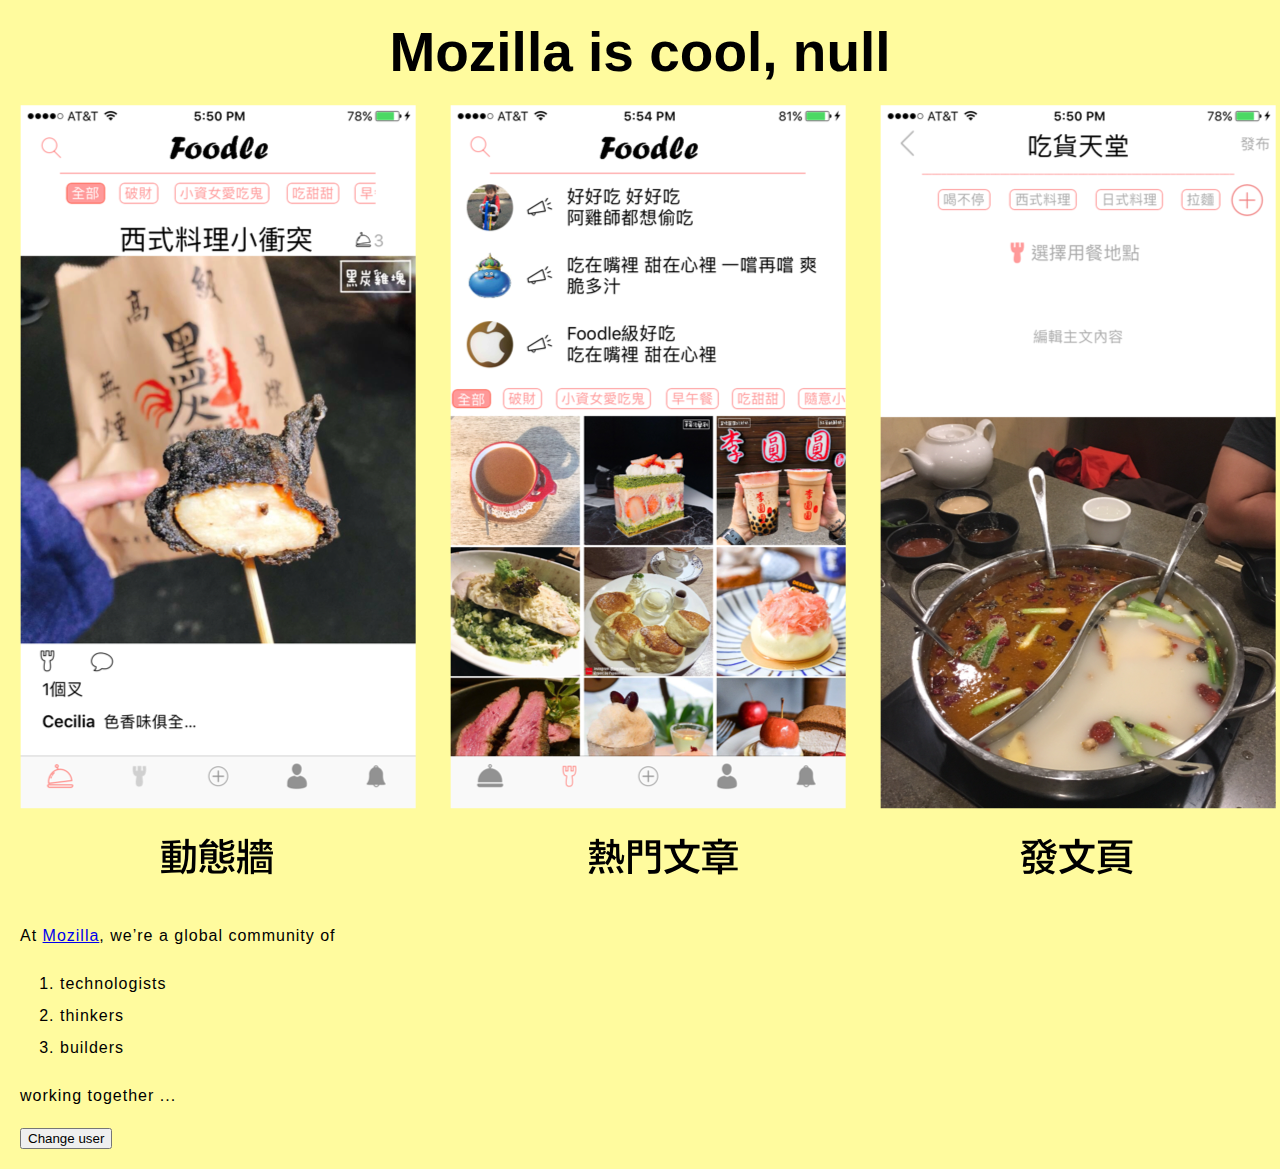
==== index.html @ 24373a62 "Create repository." ====
<!DOCTYPE html>
<html>
  <head>
      <meta charset="utf-8">
      <title>FOODLE Intro</title>
      <link href="styles/style.css" rel="stylesheet" type="text/css">
  </head>
  <body>
      <h1>Foodle 記食開始！</h1>
      
      <img src="images/foodlePrint.png" alt="Foodle brief">
      <p>At <a href="https://www.mozilla.org/zh-TW/about/manifesto/">Mozilla</a>, we’re a global community of</p>
      <ol> 
          <li>technologists</li>
          <li>thinkers</li>
          <li>builders</li>
      </ol>
      <p>working together ... </p>
      
      <button>Change user</button>
      <script src="scripts/main.js"></script>
  </body>
</html>
---- styles/style.css ----
html {
    font-family: 'Lato', sans-serif;
    background-color: #FFFB9E;

}

h1 {
    font-size: 55px;
    text-align: center;
    margin: 0;
    padding: 20px 0;
}

p, li {
  font-size: 16px;    
  line-height: 2;
  letter-spacing: 1px;
}

body {
/*  width: 600px;*/
  margin: 0 auto;
/*  background-color: #FF9500;*/
  padding: 0 20px 20px 20px;
/*  border: 5px solid black;*/
}

img {
  display: block;
  margin: 0 auto;
}
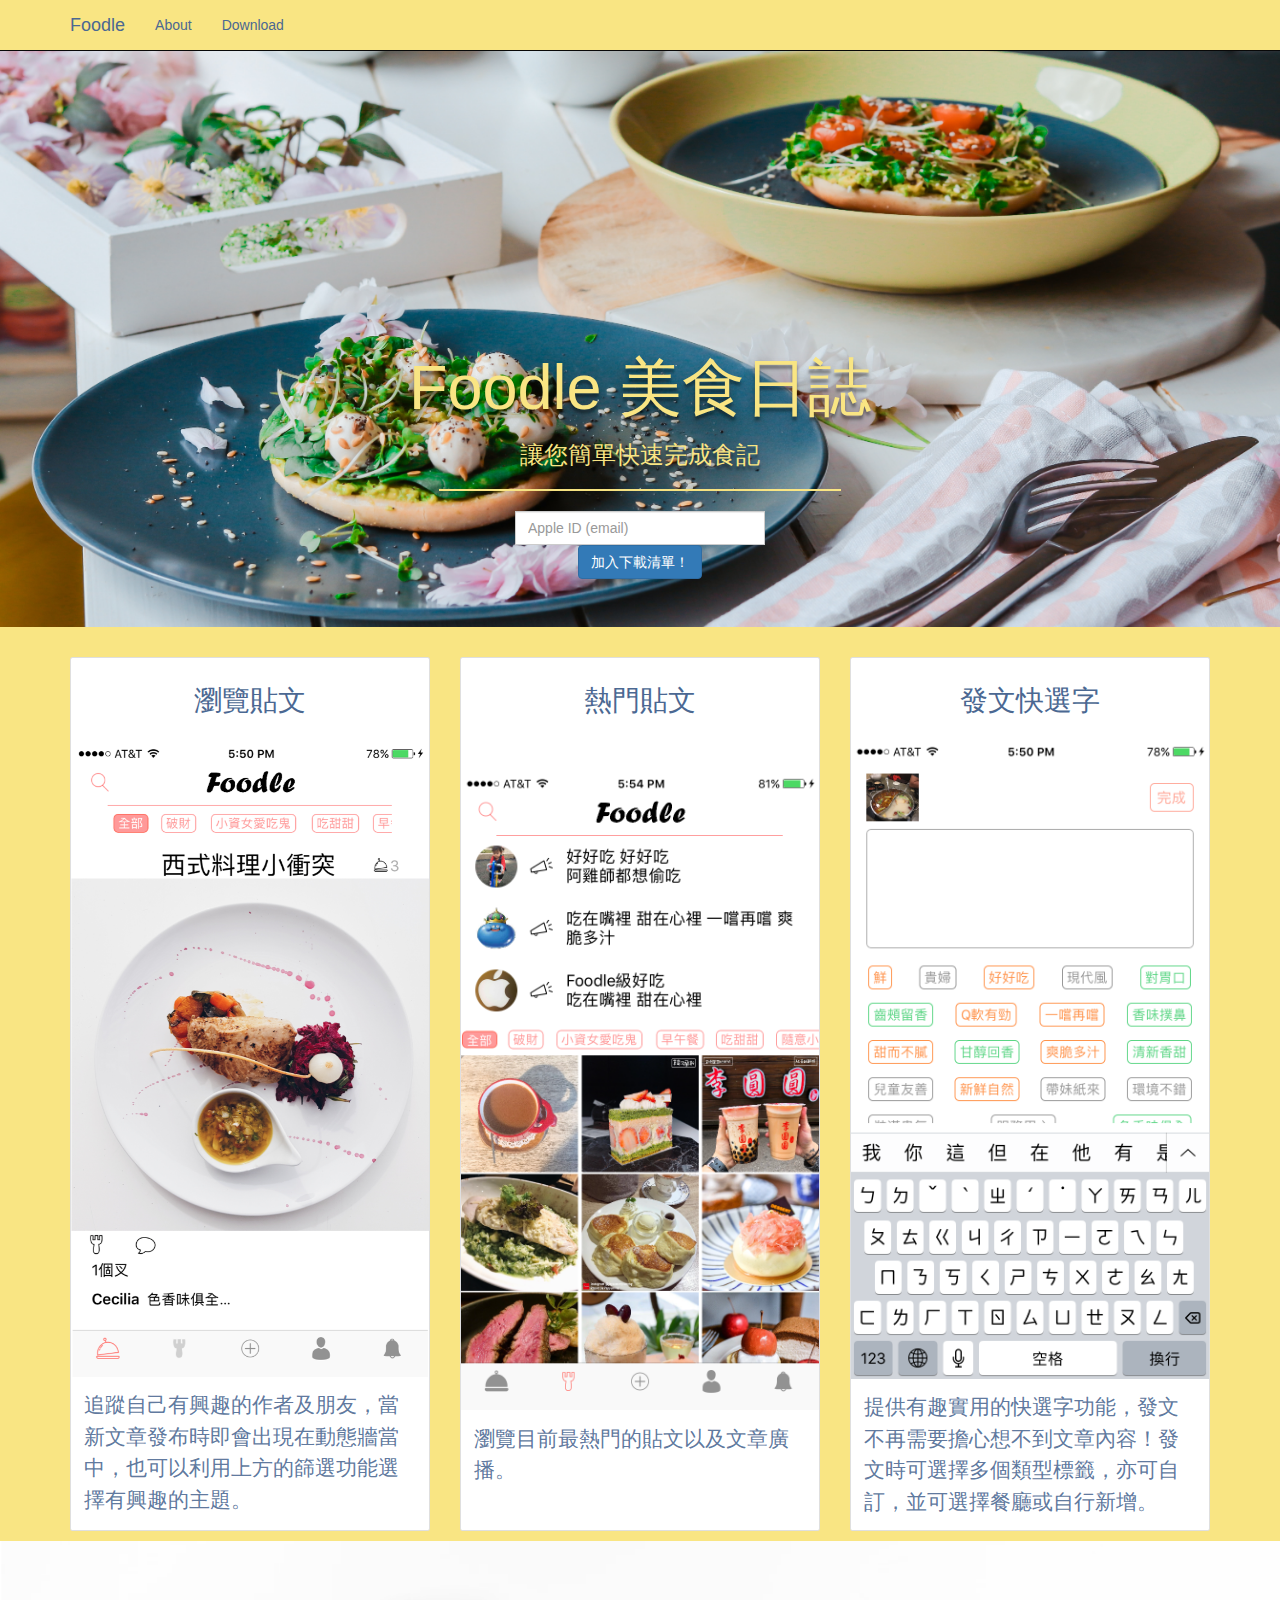
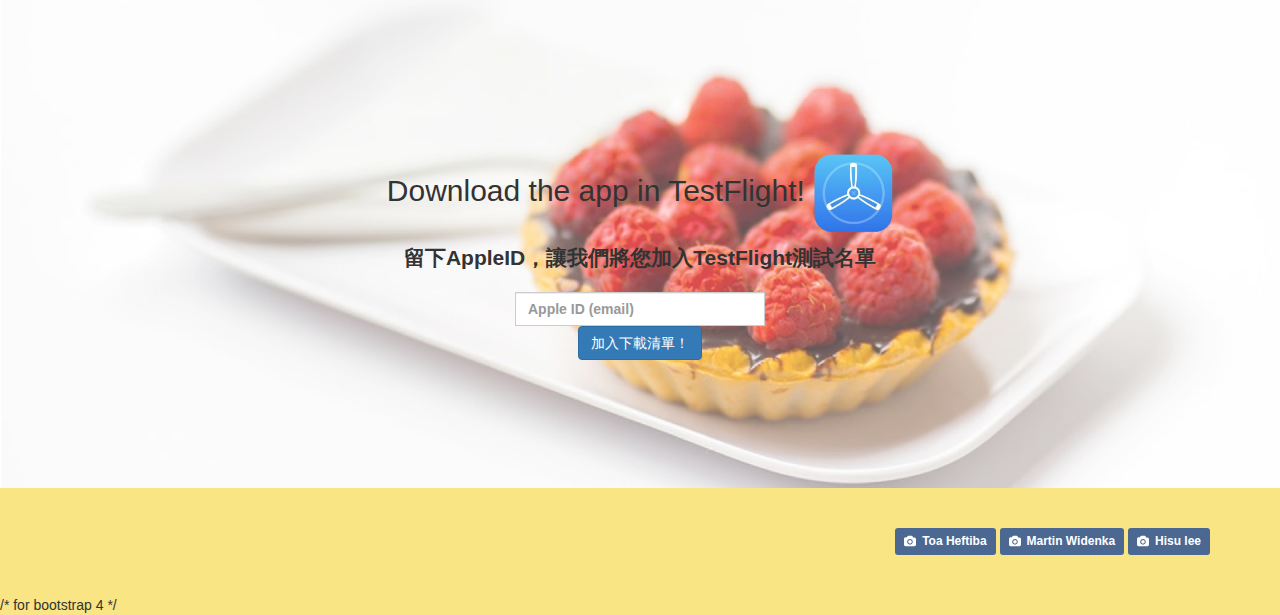
==== commit 53d165b7: "Finished." ====
--- a/index.html
+++ b/index.html
@@ -1,23 +1,155 @@
-<!DOCTYPE html>
+<!doctype html>
 <html>
-  <head>
-      <meta charset="utf-8">
-      <title>FOODLE Intro</title>
-      <link href="styles/style.css" rel="stylesheet" type="text/css">
-  </head>
-  <body>
-      <h1>Foodle 記食開始！</h1>
-      
-      <img src="images/foodlePrint.png" alt="Foodle brief">
-      <p>At <a href="https://www.mozilla.org/zh-TW/about/manifesto/">Mozilla</a>, we’re a global community of</p>
-      <ol> 
-          <li>technologists</li>
-          <li>thinkers</li>
-          <li>builders</li>
-      </ol>
-      <p>working together ... </p>
-      
-      <button>Change user</button>
-      <script src="scripts/main.js"></script>
-  </body>
+    <head>
+        <meta name="viewport" content="width=device-width, initial-scale=1">
+        <title>Foodle</title>
+
+        <meta charset="utf-8" />
+        
+        <link rel="stylesheet" type="text/css" href="styles/bootstrap.min.css">
+        <link rel="stylesheet" type="text/css" href="styles/style.css">
+        <link href="https://use.fontawesome.com/releases/v5.0.8/css/all.css" rel="stylesheet">
+        
+        <style type="text/css"></style>
+        <script src="scripts/script.js"></script>
+
+    </head>
+
+    <body data-spy="scroll" data-target="#navbar">
+        <nav class="navbar navbar-inverse navbar-fixed-top" id="navbar">
+            <div class="container">
+                <div class="navbar-header">
+                    <button type="button" class="navbar-toggle collapsed" data-toggle="collapse" data-target="#menuOptions" aria-expanded="false">
+                        <span class="sr-only">Toggle navigation</span>
+                        <span class="icon-bar"></span>
+                        <span class="icon-bar"></span>
+                        <span class="icon-bar"></span>
+                    </button>
+                    <a class="navbar-brand" href="#foodle">Foodle</a>
+                </div>
+                <div class="collapse navbar-collapse" id="menuOptions">
+                    <ul class="nav navbar-nav">
+                        <li><a href="#about">About</a></li>
+                        <li><a href="#download">Download</a></li>
+                    </ul>                   
+                </div>
+            </div>
+        </nav>
+        
+        <div class="jumbotron" id="foodle">
+            <div class="container">
+                <div id="center">
+                    <div class="col-lg-12">
+                        <h1>Foodle <span>美食日誌</span> </h1>
+                        <h3>讓您簡單快速完成食記</h3>
+                        <hr>
+                    </div>
+                </div>
+            </div>
+        
+            <div class="container">
+                <form class="form-inline" id="inputAppleID">
+                  <div class="form-group">
+                      <label class="sr-only" for="appleID">Apple ID</label>
+                      <div class="input-group", id="inputAppleID">
+                          <input type="email" class="form-control" id="appleID" placeholder="Apple ID (email)">
+                      </div>
+                    </div>
+                    <div>
+                        <button type="submit" class="btn btn-primary">加入下載清單！</button>
+                    </div>
+                </form>
+            </div>
+        </div>
+        
+<!--
+        <div class="container", id="content">
+            <div class="row">
+                <div class="col-sm-6 col-md-4"> 
+                    <img src="images/foodle1.png" class="img-responsive foodleImages" alt="Responsive image">
+                    // picture cite
+                    <a style="background-color:black;color:white;text-decoration:none;padding:4px 6px;font-family:-apple-system, BlinkMacSystemFont, &quot;San Francisco&quot;, &quot;Helvetica Neue&quot;, Helvetica, Ubuntu, Roboto, Noto, &quot;Segoe UI&quot;, Arial, sans-serif;font-size:12px;font-weight:bold;line-height:1.2;display:inline-block;border-radius:3px;" href="https://unsplash.com/@widenka?utm_medium=referral&amp;utm_campaign=photographer-credit&amp;utm_content=creditBadge" target="_blank" rel="noopener noreferrer" title="Download free do whatever you want high-resolution photos from Martin Widenka"><span style="display:inline-block;padding:2px 3px;"><svg xmlns="http://www.w3.org/2000/svg" style="height:12px;width:auto;position:relative;vertical-align:middle;top:-1px;fill:white;" viewBox="0 0 32 32"><title>unsplash-logo</title><path d="M20.8 18.1c0 2.7-2.2 4.8-4.8 4.8s-4.8-2.1-4.8-4.8c0-2.7 2.2-4.8 4.8-4.8 2.7.1 4.8 2.2 4.8 4.8zm11.2-7.4v14.9c0 2.3-1.9 4.3-4.3 4.3h-23.4c-2.4 0-4.3-1.9-4.3-4.3v-15c0-2.3 1.9-4.3 4.3-4.3h3.7l.8-2.3c.4-1.1 1.7-2 2.9-2h8.6c1.2 0 2.5.9 2.9 2l.8 2.4h3.7c2.4 0 4.3 1.9 4.3 4.3zm-8.6 7.5c0-4.1-3.3-7.5-7.5-7.5-4.1 0-7.5 3.4-7.5 7.5s3.3 7.5 7.5 7.5c4.2-.1 7.5-3.4 7.5-7.5z"></path></svg></span><span style="display:inline-block;padding:2px 3px;">Martin Widenka</span></a>
+                </div>
+                <div class="col-sm-6 col-md-4"> .col-md-4</div>
+                <div class="col-sm-6 col-md-4"> .col-md-4</div>
+            </div>
+        </div>
+-->
+
+<!-- card -->
+        <div id="about"></div>
+        <div class="container">
+            <div class="card-deck">
+                <div class="card">
+                    <div class="card-body">
+                        <h5 class="card-title">瀏覽貼文</h5>
+                    </div>
+                    <img class="card-img-top" src="images/foodle1.png" alt="Card image cap">
+                    <div class="card-body">
+                        <p class="card-text">追蹤自己有興趣的作者及朋友，當新文章發布時即會出現在動態牆當中，也可以利用上方的篩選功能選擇有興趣的主題。</p>
+                        
+                    </div>
+                </div>
+                <div class="card">
+                    <div class="card-body">
+                        <h5 class="card-title">熱門貼文</h5>
+                    </div>
+                    <img class="card-img-top" src="images/foodle2.png" alt="Card image cap">
+                    <div class="card-body">
+                        <p class="card-text">瀏覽目前最熱門的貼文以及文章廣播。</p>
+                    </div>
+                </div>
+                <div class="card">
+                    <div class="card-body">
+                        <h5 class="card-title">發文快選字</h5>
+                    </div>
+                    <img class="card-img-top" src="images/foodle4.png" alt="Card image cap">
+                    <div class="card-body">
+                        <p class="card-text">提供有趣實用的快選字功能，發文不再需要擔心想不到文章內容！發文時可選擇多個類型標籤，亦可自訂，並可選擇餐廳或自行新增。</p>
+                    </div>
+                </div>
+            </div>
+        </div>
+
+<!-- card -->        
+        <div id="download">
+            <div class="row">
+                <h2>Download the app in TestFlight! <span><img id="testFlightIcon" src="images/testflightIcon.png" margin=10px></span></h2>
+                <p></p>
+                <p class="lead">留下AppleID，讓我們將您加入TestFlight測試名單</p>
+                <div class="container">
+                 <form class="form-inline" id="inputAppleID">
+                    <div class="form-group">
+                        <label class="sr-only" for="appleID">Apple ID</label>
+                        <div class="input-group", id="inputAppleID">
+                            <input type="email" class="form-control" id="appleID" placeholder="Apple ID (email)">
+                        </div>
+                    </div>
+                    <div>
+                        <button type="submit" class="btn btn-primary">加入下載清單！</button>
+                    </div>
+                </form>               
+                </div>
+                
+            </div>
+        </div>
+        
+        <div class="container" id="citation">
+            <!-- picture cite -->
+            <a style="background-color:#4B6892;color:white;text-decoration:none;padding:4px 6px;font-family:-apple-system, BlinkMacSystemFont, &quot;San Francisco&quot;, &quot;Helvetica Neue&quot;, Helvetica, Ubuntu, Roboto, Noto, &quot;Segoe UI&quot;, Arial, sans-serif;font-size:12px;font-weight:bold;line-height:1.2;display:inline-block;border-radius:3px;" href="https://unsplash.com/@heftiba?utm_medium=referral&amp;utm_campaign=photographer-credit&amp;utm_content=creditBadge" target="_blank" rel="noopener noreferrer" title="Download free do whatever you want high-resolution photos from Toa Heftiba"><span style="display:inline-block;padding:2px 3px;"><svg xmlns="http://www.w3.org/2000/svg" style="height:12px;width:auto;position:relative;vertical-align:middle;top:-1px;fill:white;" viewBox="0 0 32 32"><title>unsplash-logo</title><path d="M20.8 18.1c0 2.7-2.2 4.8-4.8 4.8s-4.8-2.1-4.8-4.8c0-2.7 2.2-4.8 4.8-4.8 2.7.1 4.8 2.2 4.8 4.8zm11.2-7.4v14.9c0 2.3-1.9 4.3-4.3 4.3h-23.4c-2.4 0-4.3-1.9-4.3-4.3v-15c0-2.3 1.9-4.3 4.3-4.3h3.7l.8-2.3c.4-1.1 1.7-2 2.9-2h8.6c1.2 0 2.5.9 2.9 2l.8 2.4h3.7c2.4 0 4.3 1.9 4.3 4.3zm-8.6 7.5c0-4.1-3.3-7.5-7.5-7.5-4.1 0-7.5 3.4-7.5 7.5s3.3 7.5 7.5 7.5c4.2-.1 7.5-3.4 7.5-7.5z"></path></svg></span><span style="display:inline-block;padding:2px 3px;">Toa Heftiba</span></a>
+            <a style="background-color:#4B6892;color:white;text-decoration:none;padding:4px 6px;font-family:-apple-system, BlinkMacSystemFont, &quot;San Francisco&quot;, &quot;Helvetica Neue&quot;, Helvetica, Ubuntu, Roboto, Noto, &quot;Segoe UI&quot;, Arial, sans-serif;font-size:12px;font-weight:bold;line-height:1.2;display:inline-block;border-radius:3px;" href="https://unsplash.com/@widenka?utm_medium=referral&amp;utm_campaign=photographer-credit&amp;utm_content=creditBadge" target="_blank" rel="noopener noreferrer" title="Download free do whatever you want high-resolution photos from Martin Widenka"><span style="display:inline-block;padding:2px 3px;"><svg xmlns="http://www.w3.org/2000/svg" style="height:12px;width:auto;position:relative;vertical-align:middle;top:-1px;fill:white;" viewBox="0 0 32 32"><title>unsplash-logo</title><path d="M20.8 18.1c0 2.7-2.2 4.8-4.8 4.8s-4.8-2.1-4.8-4.8c0-2.7 2.2-4.8 4.8-4.8 2.7.1 4.8 2.2 4.8 4.8zm11.2-7.4v14.9c0 2.3-1.9 4.3-4.3 4.3h-23.4c-2.4 0-4.3-1.9-4.3-4.3v-15c0-2.3 1.9-4.3 4.3-4.3h3.7l.8-2.3c.4-1.1 1.7-2 2.9-2h8.6c1.2 0 2.5.9 2.9 2l.8 2.4h3.7c2.4 0 4.3 1.9 4.3 4.3zm-8.6 7.5c0-4.1-3.3-7.5-7.5-7.5-4.1 0-7.5 3.4-7.5 7.5s3.3 7.5 7.5 7.5c4.2-.1 7.5-3.4 7.5-7.5z"></path></svg></span><span style="display:inline-block;padding:2px 3px;">Martin Widenka</span></a>
+            <a style="background-color:#4B6892;color:white;text-decoration:none;padding:4px 6px;font-family:-apple-system, BlinkMacSystemFont, &quot;San Francisco&quot;, &quot;Helvetica Neue&quot;, Helvetica, Ubuntu, Roboto, Noto, &quot;Segoe UI&quot;, Arial, sans-serif;font-size:12px;font-weight:bold;line-height:1.2;display:inline-block;border-radius:3px;" href="https://unsplash.com/@lee_hisu?utm_medium=referral&amp;utm_campaign=photographer-credit&amp;utm_content=creditBadge" target="_blank" rel="noopener noreferrer" title="Download free do whatever you want high-resolution photos from Hisu lee"><span style="display:inline-block;padding:2px 3px;"><svg xmlns="http://www.w3.org/2000/svg" style="height:12px;width:auto;position:relative;vertical-align:middle;top:-1px;fill:white;" viewBox="0 0 32 32"><title>unsplash-logo</title><path d="M20.8 18.1c0 2.7-2.2 4.8-4.8 4.8s-4.8-2.1-4.8-4.8c0-2.7 2.2-4.8 4.8-4.8 2.7.1 4.8 2.2 4.8 4.8zm11.2-7.4v14.9c0 2.3-1.9 4.3-4.3 4.3h-23.4c-2.4 0-4.3-1.9-4.3-4.3v-15c0-2.3 1.9-4.3 4.3-4.3h3.7l.8-2.3c.4-1.1 1.7-2 2.9-2h8.6c1.2 0 2.5.9 2.9 2l.8 2.4h3.7c2.4 0 4.3 1.9 4.3 4.3zm-8.6 7.5c0-4.1-3.3-7.5-7.5-7.5-4.1 0-7.5 3.4-7.5 7.5s3.3 7.5 7.5 7.5c4.2-.1 7.5-3.4 7.5-7.5z"></path></svg></span><span style="display:inline-block;padding:2px 3px;">Hisu lee</span></a>
+            
+        </div>
+
+<!--        jquery and javascript-->
+        <script  src="https://code.jquery.com/jquery-2.2.4.js"></script>    
+        <script src="https://maxcdn.bootstrapcdn.com/bootstrap/3.3.7/js/bootstrap.min.js"></script>
+        
+        /* for bootstrap 4 */
+        <script src="https://code.jquery.com/jquery-3.2.1.slim.min.js" integrity="sha384-KJ3o2DKtIkvYIK3UENzmM7KCkRr/rE9/Qpg6aAZGJwFDMVNA/GpGFF93hXpG5KkN" crossorigin="anonymous"></script>
+        <script src="https://cdnjs.cloudflare.com/ajax/libs/popper.js/1.12.9/umd/popper.min.js" integrity="sha384-ApNbgh9B+Y1QKtv3Rn7W3mgPxhU9K/ScQsAP7hUibX39j7fakFPskvXusvfa0b4Q" crossorigin="anonymous"></script>
+        <script src="https://maxcdn.bootstrapcdn.com/bootstrap/4.0.0/js/bootstrap.min.js" integrity="sha384-JZR6Spejh4U02d8jOt6vLEHfe/JQGiRRSQQxSfFWpi1MquVdAyjUar5+76PVCmYl" crossorigin="anonymous"></script>
+    </body>
+    
 </html>--- a/styles/style.css
+++ b/styles/style.css
@@ -1,31 +1,153 @@
+/* card from bootstrap 4.0*/
+.card{position:relative;display:-webkit-box;display:-ms-flexbox;display:flex;-webkit-box-orient:vertical;-webkit-box-direction:normal;-ms-flex-direction:column;flex-direction:column;min-width:0;word-wrap:break-word;background-color:#fff;background-clip:border-box;border:1px solid rgba(0,0,0,.125);border-radius:.25rem}.card>hr{margin-right:0;margin-left:0}.card>.list-group:first-child .list-group-item:first-child{border-top-left-radius:.25rem;border-top-right-radius:.25rem}.card>.list-group:last-child .list-group-item:last-child{border-bottom-right-radius:.25rem;border-bottom-left-radius:.25rem}.card-body{-webkit-box-flex:1;-ms-flex:1 1 auto;flex:1 1 auto;padding:1.25rem}.card-title{margin-bottom:.75rem}.card-subtitle{margin-top:-.375rem;margin-bottom:0}.card-text:last-child{margin-bottom:0}.card-link:hover{text-decoration:none}.card-link+.card-link{margin-left:1.25rem}.card-header{padding:.75rem 1.25rem;margin-bottom:0;background-color:rgba(0,0,0,.03);border-bottom:1px solid rgba(0,0,0,.125)}.card-header:first-child{border-radius:calc(.25rem - 1px) calc(.25rem - 1px) 0 0}.card-header+.list-group .list-group-item:first-child{border-top:0}.card-footer{padding:.75rem 1.25rem;background-color:rgba(0,0,0,.03);border-top:1px solid rgba(0,0,0,.125)}.card-footer:last-child{border-radius:0 0 calc(.25rem - 1px) calc(.25rem - 1px)}.card-header-tabs{margin-right:-.625rem;margin-bottom:-.75rem;margin-left:-.625rem;border-bottom:0}.card-header-pills{margin-right:-.625rem;margin-left:-.625rem}.card-img-overlay{position:absolute;top:0;right:0;bottom:0;left:0;padding:1.25rem}.card-img{width:100%;border-radius:calc(.25rem - 1px)}.card-img-top{width:100%;border-top-left-radius:calc(.25rem - 1px);border-top-right-radius:calc(.25rem - 1px)}.card-img-bottom{width:100%;border-bottom-right-radius:calc(.25rem - 1px);border-bottom-left-radius:calc(.25rem - 1px)}.card-deck{display:-webkit-box;display:-ms-flexbox;display:flex;-webkit-box-orient:vertical;-webkit-box-direction:normal;-ms-flex-direction:column;flex-direction:column}.card-deck .card{margin-bottom:15px}@media (min-width:576px){.card-deck{-webkit-box-orient:horizontal;-webkit-box-direction:normal;-ms-flex-flow:row wrap;flex-flow:row wrap;margin-right:-15px;margin-left:-15px}.card-deck .card{display:-webkit-box;display:-ms-flexbox;display:flex;-webkit-box-flex:1;-ms-flex:1 0 0%;flex:1 0 0%;-webkit-box-orient:vertical;-webkit-box-direction:normal;-ms-flex-direction:column;flex-direction:column;margin-right:15px;margin-bottom:0;margin-left:15px}}.card-group{display:-webkit-box;display:-ms-flexbox;display:flex;-webkit-box-orient:vertical;-webkit-box-direction:normal;-ms-flex-direction:column;flex-direction:column}.card-group>.card{margin-bottom:15px}@media (min-width:576px){.card-group{-webkit-box-orient:horizontal;-webkit-box-direction:normal;-ms-flex-flow:row wrap;flex-flow:row wrap}.card-group>.card{-webkit-box-flex:1;-ms-flex:1 0 0%;flex:1 0 0%;margin-bottom:0}.card-group>.card+.card{margin-left:0;border-left:0}.card-group>.card:first-child{border-top-right-radius:0;border-bottom-right-radius:0}.card-group>.card:first-child .card-header,.card-group>.card:first-child .card-img-top{border-top-right-radius:0}.card-group>.card:first-child .card-footer,.card-group>.card:first-child .card-img-bottom{border-bottom-right-radius:0}.card-group>.card:last-child{border-top-left-radius:0;border-bottom-left-radius:0}.card-group>.card:last-child .card-header,.card-group>.card:last-child .card-img-top{border-top-left-radius:0}.card-group>.card:last-child .card-footer,.card-group>.card:last-child .card-img-bottom{border-bottom-left-radius:0}.card-group>.card:only-child{border-radius:.25rem}.card-group>.card:only-child .card-header,.card-group>.card:only-child .card-img-top{border-top-left-radius:.25rem;border-top-right-radius:.25rem}.card-group>.card:only-child .card-footer,.card-group>.card:only-child .card-img-bottom{border-bottom-right-radius:.25rem;border-bottom-left-radius:.25rem}.card-group>.card:not(:first-child):not(:last-child):not(:only-child){border-radius:0}.card-group>.card:not(:first-child):not(:last-child):not(:only-child) .card-footer,.card-group>.card:not(:first-child):not(:last-child):not(:only-child) .card-header,.card-group>.card:not(:first-child):not(:last-child):not(:only-child) .card-img-bottom,.card-group>.card:not(:first-child):not(:last-child):not(:only-child) .card-img-top{border-radius:0}}.card-columns .card{margin-bottom:.75rem}@media (min-width:576px){.card-columns{-webkit-column-count:3;-moz-column-count:3;column-count:3;-webkit-column-gap:1.25rem;-moz-column-gap:1.25rem;column-gap:1.25rem}.card-columns .card{display:inline-block;width:100%}}
+/* card from bootstrap 4.0*/
+
+body {
+    position: relative;
+}
+
+#center {
+    text-align: center;
+    padding-top: 25%;
+    text-shadow: 0px 4px 3px rgba(0, 0, 0, 0.4),
+                 0px 8px 13px rgba(0, 0, 0, 0.2),
+                 0px 18px 23px rgba(0, 0, 0, 0.2)
+}
+
+#inputAppleID {
+    text-align: center;   
+}
+
+#appleID {
+    width: 250px;
+    align-content: center;
+    align-items: center;
+}
+
+#content {
+    align-content: center;
+    text-align: center;
+    align-items: center;
+}
+
+#content h3 {
+    font-size: 2.2em;
+    color: #4B6892;
+}
+
+#content p {
+    font-size: 1.2em;
+    color: #4B6892;
+}
+
+.img-responsive .foodleImages {
+    max-width: 80%;
+}
+body {
+    background-color: #F9E583;
+    font-family: 'Noto Sans TC', sans-serif;
+}
+
 html {
-    font-family: 'Lato', sans-serif;
-    background-color: #FFFB9E;
-
+    height: 100%;
 }
 
 h1 {
-    font-size: 55px;
-    text-align: center;
-    margin: 0;
-    padding: 20px 0;
+    font-weight: 500;
+    font-size: 4em;
 }
 
-p, li {
-  font-size: 16px;    
-  line-height: 2;
-  letter-spacing: 1px;
+hr {
+    width: 400px;
+    border: 0.7px solid #F9E583;
+    
 }
 
-body {
-/*  width: 600px;*/
-  margin: 0 auto;
-/*  background-color: #FF9500;*/
-  padding: 0 20px 20px 20px;
-/*  border: 5px solid black;*/
+.jumbotron {
+    background-image: url(../images/background.jpg);
+    background-size: cover;
+    background-position: center;
+    background-repeat: no-repeat;
+    text-align: center;
 }
 
-img {
-  display: block;
-  margin: 0 auto;
+.jumbotron h1, .jumbotron h3 {
+    color: #F9E583;
+}
+.navbar-inverse {
+    background: #F9E583;
+/*    background: #4B6892;*/
+/*    background: #2C3150;*/
+/*    background: #23345C;*/
+    
+}
+
+.navbar-inverse .navbar-nav>li>a{
+    color: #4B6892;
+}
+
+.navbar-inverse .navbar-brand {
+    color: #4B6892;
+}
+
+.navbar-inverse .navbar-toggle {
+    border-color: #4B6892;
+}
+
+.navbar-inverse .navbar-toggle .icon-bar {
+    background-color: #4B6892;
+}
+
+.navbar-inverse .navbar-toggle:focus, .navbar-inverse .navbar-toggle:hover {
+    background-color: #4B6892;
+}
+
+.navbar-inverse .navbar-toggle:focus, .navbar-inverse .navbar-toggle:hover .icon-bar {
+    background-color: #F9E583;
+}
+
+.navbar-inverse .navbar-nav>.active>a, .navbar-inverse .navbar-nav>.active>a:focus, .navbar-inverse .navbar-nav>.active>a:hover {
+    color: #F9E583;
+    background-color: #4B6892;
+}
+
+.card h5 {
+    font-size: 2em;
+    color: #4B6892;
+    text-align: center;
+    line-height: 150%;
+}
+
+.card p {
+    font-size: 1.5em;
+    color: rgba(75, 104, 146, 0.9);
+    line-height: 150%;
+}
+
+#download {
+    padding-top: 15%;
+    margin-top: 10px;
+    padding-bottom: 10%;
+    background-color: white;
+    background-image: url(../images/dessert.png);
+    background-position: center;
+    background-size: cover;
+    text-align: center;
+    font-weight: bold;
+}
+
+.lead {
+    font-weight: bolder;
+}
+
+#testFlightIcon {
+    width: 80px;
+}
+
+#citation {
+    margin-top: 20px;
+    margin-bottom: 10px;
+    padding-top: 20px;
+    padding-bottom: 30px;
+    text-align: right;
 }